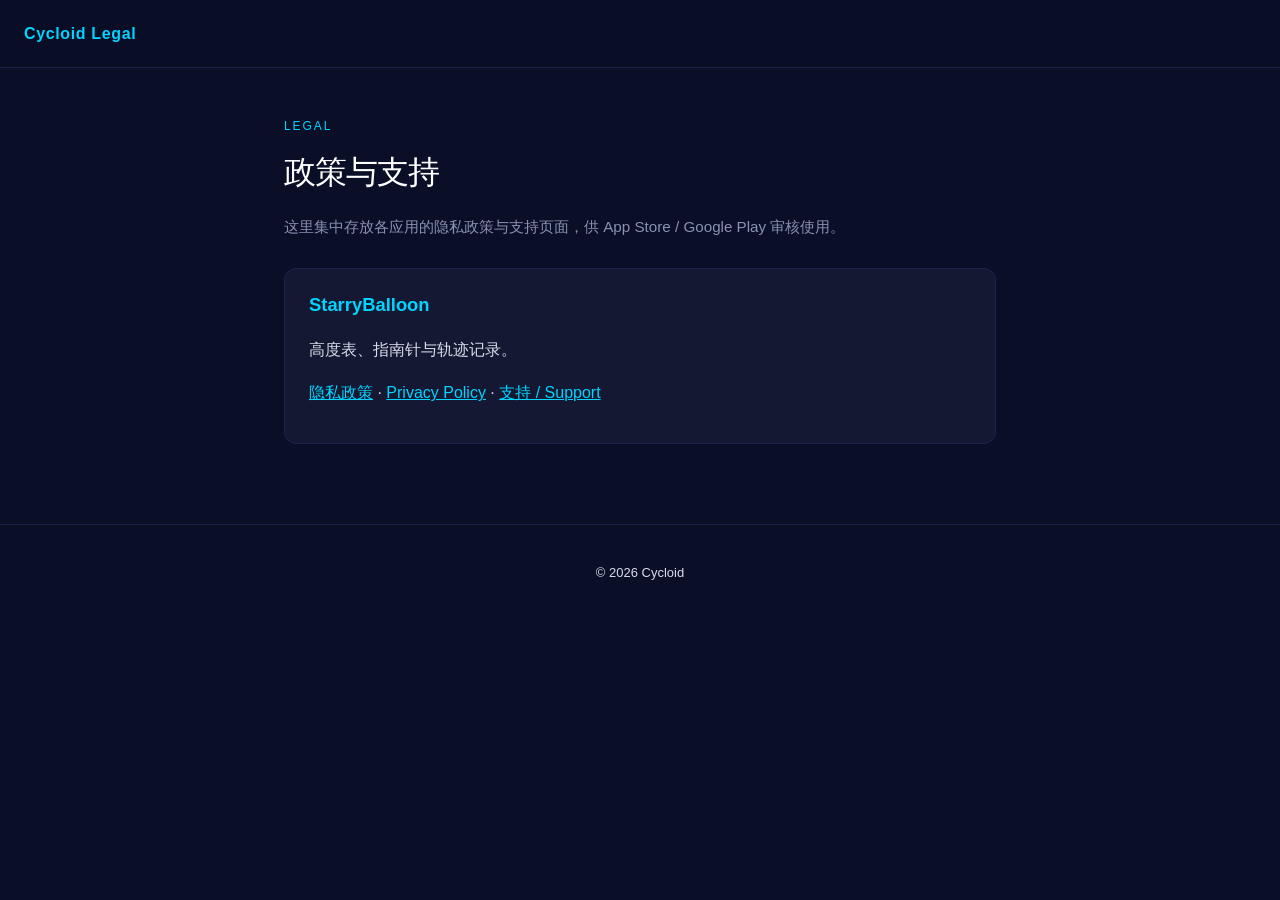
==== index.html @ d46d99ef "Publish Cycloid legal pages for StarryBalloon." ====
<!DOCTYPE html>
<html lang="zh-CN">
<head>
  <meta charset="utf-8" />
  <meta name="viewport" content="width=device-width, initial-scale=1" />
  <title>Cycloid Legal</title>
  <meta name="description" content="Privacy policies and support pages for Cycloid apps." />
  <link rel="stylesheet" href="styles.css" />
</head>
<body>
  <header class="top">
    <a class="brand" href="./">Cycloid Legal</a>
  </header>

  <main>
    <p class="kicker">Legal</p>
    <h1>政策与支持</h1>
    <p class="meta">这里集中存放各应用的隐私政策与支持页面，供 App Store / Google Play 审核使用。</p>

    <section class="app-card">
      <h2>StarryBalloon</h2>
      <p>高度表、指南针与轨迹记录。</p>
      <p>
        <a href="./starryballoon/">隐私政策</a>
        ·
        <a href="./starryballoon/en.html">Privacy Policy</a>
        ·
        <a href="./starryballoon/support.html">支持 / Support</a>
      </p>
    </section>
  </main>

  <footer>
    <p>© 2026 Cycloid</p>
  </footer>
</body>
</html>
---- styles.css ----
:root {
  --bg: #0a0e27;
  --surface: #141832;
  --line: #1c2348;
  --primary: #00d4ff;
  --text: #ffffff;
  --muted: #8892b0;
  --dim: #5a6488;
}

* { box-sizing: border-box; }

html, body {
  margin: 0;
  padding: 0;
  background: var(--bg);
  color: var(--text);
  font-family: -apple-system, BlinkMacSystemFont, "Segoe UI", "PingFang SC", "Hiragino Sans GB", sans-serif;
  line-height: 1.7;
}

.top {
  display: flex;
  justify-content: space-between;
  align-items: center;
  gap: 16px;
  padding: 20px 24px;
  border-bottom: 1px solid var(--line);
  position: sticky;
  top: 0;
  background: rgba(10, 14, 39, 0.92);
  backdrop-filter: blur(12px);
}

.brand {
  color: var(--primary);
  font-weight: 600;
  letter-spacing: 0.04em;
  text-decoration: none;
}

nav {
  display: flex;
  gap: 16px;
  flex-wrap: wrap;
}

nav a {
  color: var(--muted);
  text-decoration: none;
  font-size: 14px;
}

nav a[aria-current="page"],
nav a:hover {
  color: var(--primary);
}

main {
  max-width: 760px;
  margin: 0 auto;
  padding: 48px 24px 80px;
}

.kicker {
  color: var(--primary);
  text-transform: uppercase;
  letter-spacing: 0.16em;
  font-size: 12px;
  margin: 0 0 8px;
}

h1 {
  font-size: 2rem;
  font-weight: 500;
  letter-spacing: -0.03em;
  margin: 0 0 12px;
}

h2 {
  font-size: 1.15rem;
  margin: 2em 0 0.6em;
  color: var(--primary);
}

.meta {
  color: var(--muted);
  font-size: 0.95rem;
}

p, li { color: #d7dcec; }

a { color: var(--primary); }

ul { padding-left: 1.2em; }

footer {
  border-top: 1px solid var(--line);
  color: var(--dim);
  text-align: center;
  padding: 24px;
  font-size: 13px;
}

footer a { color: var(--muted); }

.app-card {
  background: var(--surface);
  border: 1px solid var(--line);
  border-radius: 12px;
  padding: 20px 24px;
  margin-top: 28px;
}

.app-card h2 {
  margin-top: 0;
}
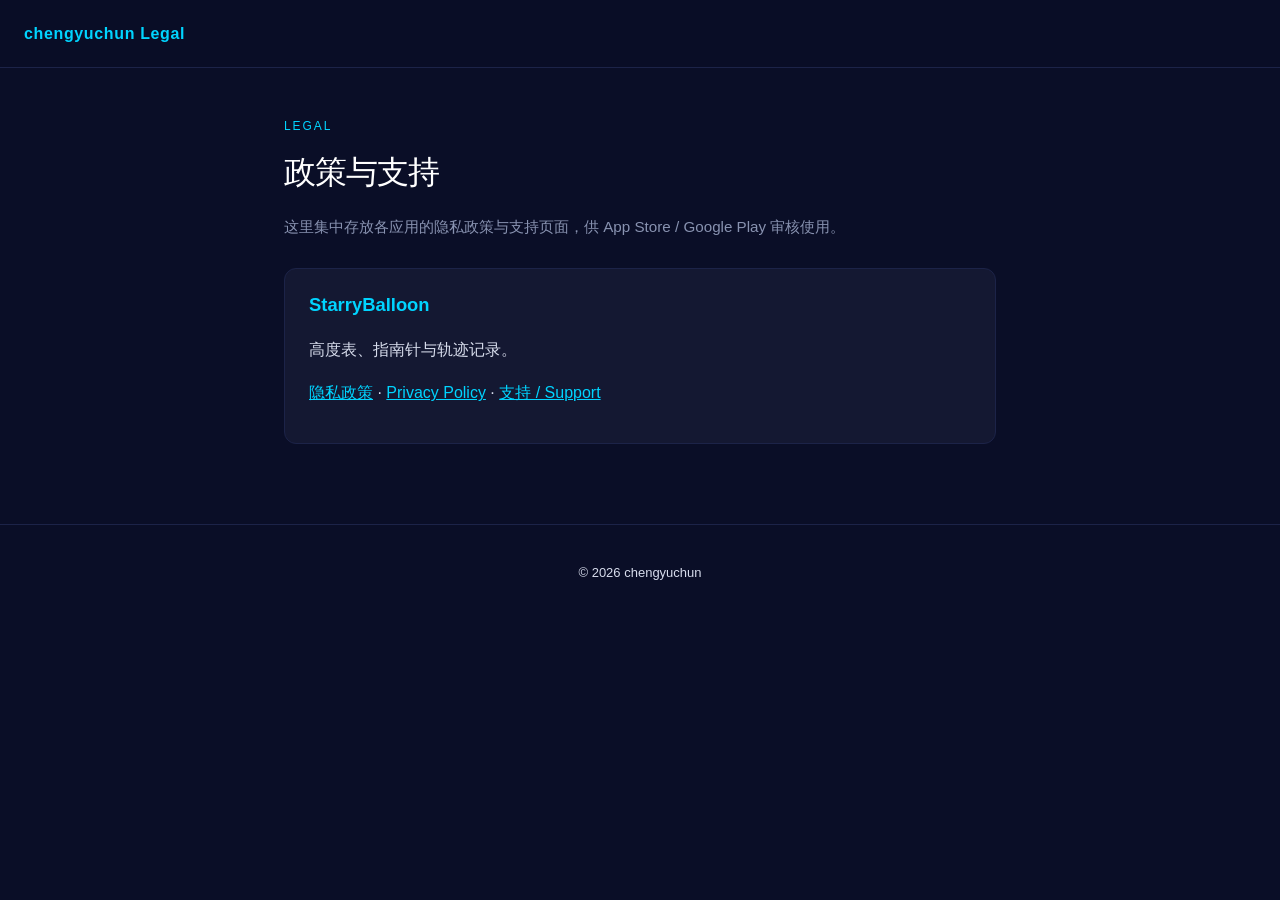
==== commit 08f2fcd3: "Update developer name and contact email on legal pages." ====
--- a/index.html
+++ b/index.html
@@ -3,13 +3,13 @@
 <head>
   <meta charset="utf-8" />
   <meta name="viewport" content="width=device-width, initial-scale=1" />
-  <title>Cycloid Legal</title>
-  <meta name="description" content="Privacy policies and support pages for Cycloid apps." />
+  <title>chengyuchun Legal</title>
+  <meta name="description" content="Privacy policies and support pages for apps by chengyuchun." />
   <link rel="stylesheet" href="styles.css" />
 </head>
 <body>
   <header class="top">
-    <a class="brand" href="./">Cycloid Legal</a>
+    <a class="brand" href="./">chengyuchun Legal</a>
   </header>
 
   <main>
@@ -31,7 +31,7 @@
   </main>
 
   <footer>
-    <p>© 2026 Cycloid</p>
+    <p>© 2026 chengyuchun</p>
   </footer>
 </body>
 </html>
